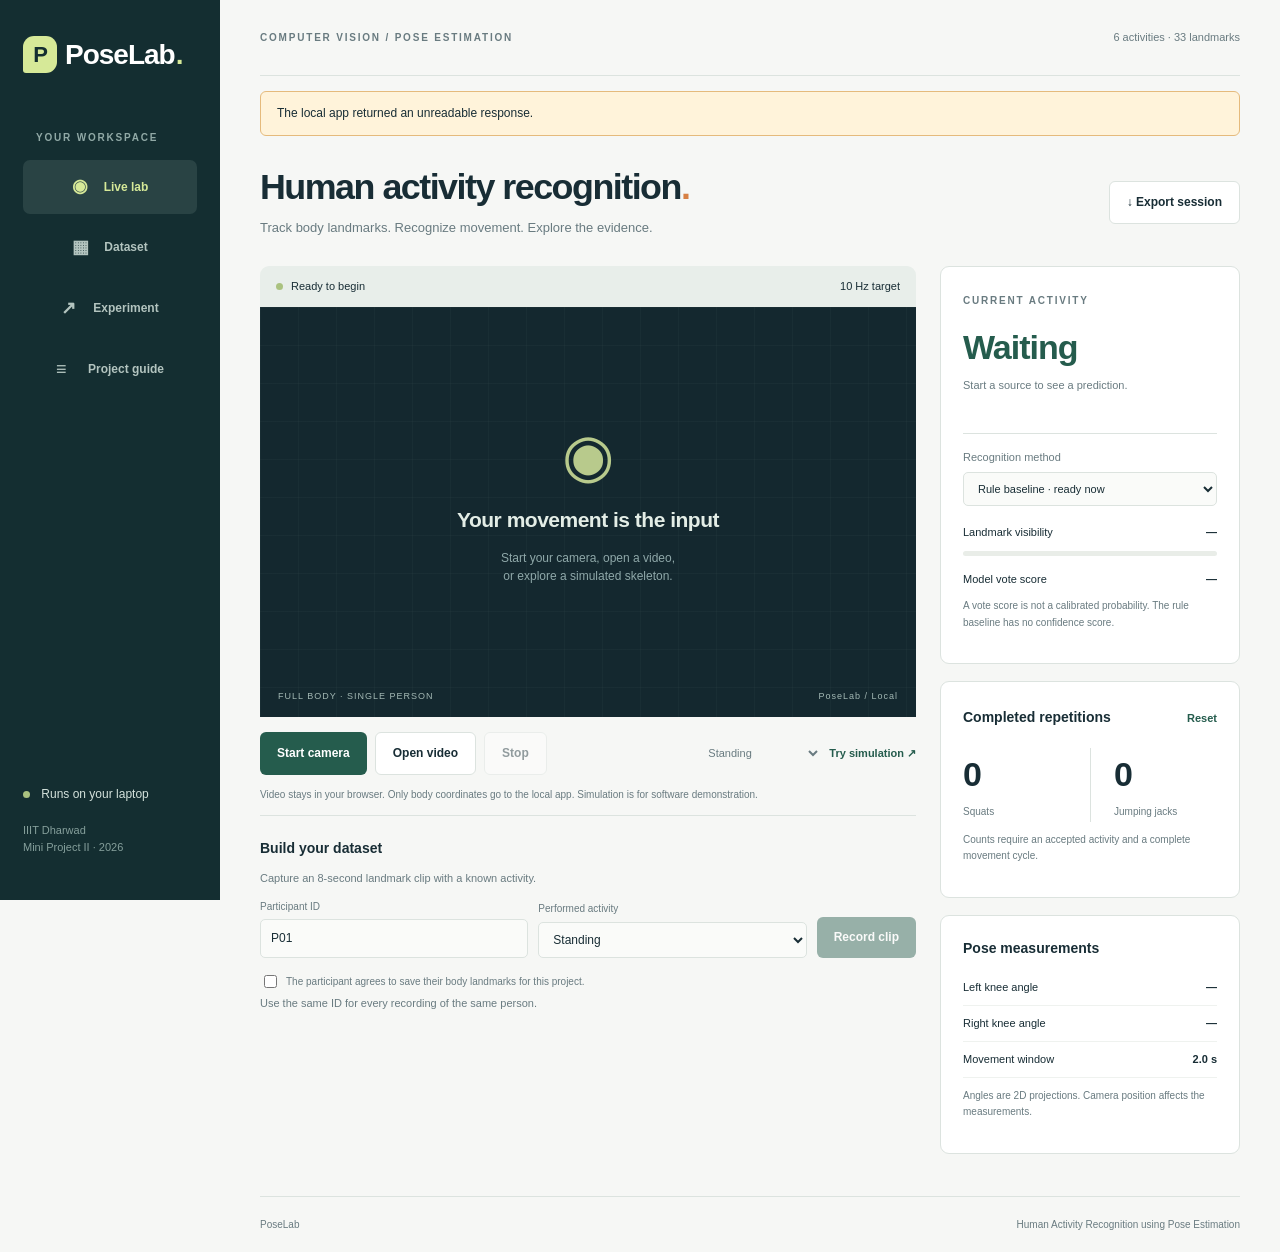
==== static/index.html @ a4dcdc09 "Add PoseLab activity recognition project and documentation" ====
<!doctype html>
<html lang="en">
  <head>
    <meta charset="UTF-8" />
    <meta name="viewport" content="width=device-width,initial-scale=1" />
    <title>PoseLab · Human Activity Recognition</title>
    <link rel="stylesheet" href="/static/style.css" />
  </head>
  <body>
    <aside class="sidebar">
      <a href="/" class="brand"
        ><span class="brand-symbol">P</span>PoseLab<span class="brand-dot"
          >.</span
        ></a
      >
      <p class="eyebrow side-label">YOUR WORKSPACE</p>
      <nav aria-label="Main navigation">
        <button data-tab="live" class="nav-button active">
          <span>◉</span> Live lab
        </button>
        <button data-tab="dataset" class="nav-button">
          <span>▦</span> Dataset
        </button>
        <button data-tab="experiment" class="nav-button">
          <span>↗</span> Experiment
        </button>
        <button data-tab="guide" class="nav-button">
          <span>≡</span> Project guide
        </button>
      </nav>
      <div class="side-bottom">
        <div class="status-dot"></div>
        Runs on your laptop
        <p>IIIT Dharwad<br />Mini Project II · 2026</p>
      </div>
    </aside>
    <main>
      <header>
        <span class="eyebrow">COMPUTER VISION / POSE ESTIMATION</span
        ><span class="header-tag">6 activities · 33 landmarks</span>
      </header>
      <div id="notice" role="status" class="notice hidden"></div>
      <section id="live" class="page active">
        <div class="page-heading">
          <div>
            <h1>Human activity recognition<span>.</span></h1>
            <p>
              Track body landmarks. Recognize movement. Explore the evidence.
            </p>
          </div>
          <button id="export-session" class="secondary">
            ↓ Export session
          </button>
        </div>
        <div class="live-grid">
          <div>
            <div class="stage-head">
              <div>
                <span class="status-dot" id="stream-dot"></span
                ><span id="source-label">Ready to begin</span>
              </div>
              <span id="sample-rate">10 Hz target</span>
            </div>
            <div class="stage" id="stage">
              <video id="video" playsinline muted></video
              ><canvas id="canvas" width="900" height="650"></canvas>
              <div id="stage-empty">
                <div class="empty-icon">◉</div>
                <h2>Your movement is the input</h2>
                <p>
                  Start your camera, open a video,<br />or explore a simulated
                  skeleton.
                </p>
              </div>
              <div id="source-badge" class="source-badge hidden"></div>
              <div class="stage-footer">
                <span>FULL BODY · SINGLE PERSON</span
                ><span id="latency">PoseLab / Local</span>
              </div>
            </div>
            <div class="source-controls">
              <button id="camera" class="primary">Start camera</button
              ><label class="button secondary" for="video-file"
                >Open video<input
                  id="video-file"
                  type="file"
                  accept="video/*"
                  hidden /></label
              ><button id="stop" class="secondary" disabled>Stop</button>
              <div class="demo-controls">
                <select
                  id="demo-label"
                  aria-label="Simulation activity"
                ></select
                ><button id="demo" class="text-button">
                  Try simulation ↗
                </button>
              </div>
            </div>
            <p class="helper">
              Video stays in your browser. Only body coordinates go to the local
              app. Simulation is for software demonstration.
            </p>
            <div class="record-panel">
              <div>
                <h3>Build your dataset</h3>
                <p>Capture an 8-second landmark clip with a known activity.</p>
              </div>
              <div class="record-fields">
                <label
                  >Participant ID<input
                    id="subject"
                    value="P01"
                    maxlength="32"
                    placeholder="P01" /></label
                ><label
                  >Performed activity<select id="record-label"></select></label
                ><button id="record" class="primary" disabled>
                  Record clip
                </button>
              </div>
              <label class="consent"
                ><input id="consent" type="checkbox" />The participant agrees to
                save their body landmarks for this project.</label
              >
              <p id="record-state" aria-live="polite">
                Use the same ID for every recording of the same person.
              </p>
            </div>
          </div>
          <div class="insights">
            <div class="result-panel">
              <span class="eyebrow">CURRENT ACTIVITY</span>
              <h2 id="activity">Waiting</h2>
              <p id="reason">Start a source to see a prediction.</p>
              <div class="engine-choice">
                <label for="engine">Recognition method</label
                ><select id="engine">
                  <option value="rules">Rule baseline · ready now</option>
                  <option value="trained" disabled>
                    Trained classifier · collect data first
                  </option>
                </select>
              </div>
              <div class="quality-line">
                <span>Landmark visibility</span><strong id="quality">—</strong>
              </div>
              <div class="meter"><i id="quality-bar"></i></div>
              <div class="quality-line">
                <span>Model vote score</span><strong id="confidence">—</strong>
              </div>
              <p class="helper">
                A vote score is not a calibrated probability. The rule baseline
                has no confidence score.
              </p>
            </div>
            <div class="rep-panel">
              <div class="section-head">
                <h3>Completed repetitions</h3>
                <button id="reset-reps" class="text-button">Reset</button>
              </div>
              <div class="rep-grid">
                <div>
                  <strong id="squat-count">0</strong><span>Squats</span>
                </div>
                <div>
                  <strong id="jack-count">0</strong><span>Jumping jacks</span>
                </div>
              </div>
              <p class="helper">
                Counts require an accepted activity and a complete movement
                cycle.
              </p>
            </div>
            <div class="geometry-panel">
              <h3>Pose measurements</h3>
              <div class="measurement">
                <span>Left knee angle</span><strong id="left-knee">—</strong>
              </div>
              <div class="measurement">
                <span>Right knee angle</span><strong id="right-knee">—</strong>
              </div>
              <div class="measurement">
                <span>Movement window</span><strong>2.0 s</strong>
              </div>
              <p class="helper">
                Angles are 2D projections. Camera position affects the
                measurements.
              </p>
            </div>
          </div>
        </div>
      </section>
      <section id="dataset" class="page">
        <div class="page-heading">
          <div>
            <h1>Your movement dataset<span>.</span></h1>
            <p>Keep every recording of one participant in the same split.</p>
          </div>
          <button id="refresh-data" class="secondary">Refresh</button>
        </div>
        <div class="intro-strip">
          <strong id="clip-total">0 clips</strong
          ><span
            >Recommended collection: 6 participants × 6 activities × 5 clips =
            180 clips.<br />Three participants is the software minimum and a
            small pilot study.</span
          >
        </div>
        <div class="table-wrap">
          <table id="dataset-table">
            <thead></thead>
            <tbody></tbody>
          </table>
          <p id="dataset-empty">
            No recordings yet. Open Live lab, start a camera or video, and
            record labeled clips.
          </p>
        </div>
        <div class="protocol">
          <h2>Make each recording useful</h2>
          <ol>
            <li>
              Keep the entire body in view, with good lighting and a fixed
              camera.
            </li>
            <li>
              Use front or slight diagonal views. Include a diagonal view for
              seated poses and squats.
            </li>
            <li>
              Record one activity per clip, at a comfortable pace. Begin moving
              before recording.
            </li>
            <li>
              Repeat across two sessions. Keep the participant ID unchanged.
            </li>
            <li>
              Reserve validation and test participants before collecting your
              final dataset.
            </li>
          </ol>
          <p>
            Raw video is not saved by this app. Landmark files remain in
            <code>data/clips</code> on your computer.
          </p>
        </div>
      </section>
      <section id="experiment" class="page">
        <div class="page-heading">
          <div>
            <h1>Measure what works<span>.</span></h1>
            <p>
              Compare pose features with pose and motion features on unseen
              participants.
            </p>
          </div>
        </div>
        <div class="experiment-layout">
          <div class="train-panel">
            <h2>Train and evaluate</h2>
            <p>
              Use participant IDs from your dataset. All remaining participants
              form the training set. Every split needs all six activities.
            </p>
            <label
              >Validation participants<input
                id="validation-subjects"
                placeholder="P05"
                autocomplete="off" /></label
            ><label
              >Test participants<input
                id="test-subjects"
                placeholder="P06"
                autocomplete="off"
            /></label>
            <p class="helper">
              Separate multiple IDs with commas. Threshold selection uses
              validation data. Final metrics use test data.
            </p>
            <button id="train" class="primary">Run experiment</button>
            <p id="train-state" aria-live="polite">
              No trained activity classifier yet.
            </p>
            <p class="helper">
              Freeze the test group. Repeatedly adjusting the method after
              seeing test results weakens the evaluation.
            </p>
          </div>
          <div class="experiment-results">
            <div class="section-head">
              <h2>Held-out results</h2>
              <a
                id="download-results"
                href="/api/results/download"
                class="hidden"
                >Download JSON ↓</a
              >
            </div>
            <div id="results-empty" class="empty-results">
              <span>↗</span>
              <h3>Real evidence starts with real data</h3>
              <p>
                Accuracy, F1 and the confusion matrix appear after an
                experiment. Simulated skeletons never enter this dataset.
              </p>
            </div>
            <div id="results-content" class="hidden">
              <p id="run-info"></p>
              <div class="table-wrap"><table id="metrics-table"></table></div>
              <h3>Temporal classifier confusion matrix</h3>
              <p class="helper">
                Rows: actual activity. Columns: prediction. Unknowns count as
                errors in overall accuracy.
              </p>
              <div class="table-wrap"><table id="confusion-table"></table></div>
              <h3>Most used motion features</h3>
              <div id="importance"></div>
              <p class="helper">
                Feature importance describes this fitted forest. It does not
                establish causation. Smoothing and rep counts need separate
                video measurements.
              </p>
            </div>
          </div>
        </div>
      </section>
      <section id="guide" class="page">
        <div class="page-heading">
          <div>
            <h1>Understand your project<span>.</span></h1>
            <p>
              A small, explainable pipeline with a testable research question.
            </p>
          </div>
        </div>
        <div class="guide-body">
          <h2>The question</h2>
          <p>
            Do temporal pose features improve recognition of six activities
            compared with mean pose features, when the test participant is
            unseen?
          </p>
          <h2>The pipeline</h2>
          <div class="pipeline">
            <span>Camera or video</span><b>→</b><span>33 landmarks</span><b>→</b
            ><span>18 pose features</span><b>→</b><span>2-second window</span
            ><b>→</b><span>Random Forest</span>
          </div>
          <h2>What we build</h2>
          <p>
            Aspect-corrected pose geometry, temporal statistics, a labeled
            collection tool, participant-separated evaluation, visibility
            rejection, label confirmation, and repetition counting. The pose
            detector is Google's pretrained MediaPipe model.
          </p>
          <h2>Six activities</h2>
          <p>
            Standing, sitting, marching in place, squats, jumping jacks, and
            one-hand waving. This is a controlled single-person study. It does
            not recognize every everyday action.
          </p>
          <h2>What to explain in a viva</h2>
          <p>
            Pose estimation locates body joints. Activity recognition assigns a
            label to motion over time. The pretrained detector solves the first
            task. Our features and trained classifier solve the second.
          </p>
          <h2>Research foundations</h2>
          <p>
            <a
              href="https://arxiv.org/abs/2006.10204"
              target="_blank"
              rel="noreferrer"
              >Bazarevsky et al. · BlazePose (2020)</a
            ><br /><a
              href="https://doi.org/10.3390/s23010363"
              target="_blank"
              rel="noreferrer"
              >Arrowsmith et al. · Physiotherapy Exercise Classification
              (2023)</a
            >
          </p>
          <h2>Limitations</h2>
          <p>
            Single camera and person, projected angles, occlusion, camera-view
            sensitivity, small local dataset, and a two-second recognition
            delay. Low confidence rejection cannot guarantee recognition of
            unseen activity types. Repetition counts are demonstrative, not
            medical assessments.
          </p>
        </div>
      </section>
      <footer>
        PoseLab <span>Human Activity Recognition using Pose Estimation</span>
      </footer>
    </main>
    <script type="module" src="/static/app.js"></script>
  </body>
</html>
---- static/style.css ----
:root {
  --ink: #182d35;
  --muted: #697b80;
  --paper: #f6f7f5;
  --white: #fff;
  --line: #dce3df;
  --green: #255c4d;
  --lime: #d6e998;
  --orange: #d78044;
  --nav: #142e31;
}
* {
  box-sizing: border-box;
}
body {
  margin: 0;
  background: var(--paper);
  color: var(--ink);
  font:
    14px/1.55 -apple-system,
    BlinkMacSystemFont,
    "Segoe UI",
    sans-serif;
}
button,
input,
select {
  font: inherit;
}
button,
a,
label.button {
  -webkit-tap-highlight-color: transparent;
}
button,
.button,
select {
  cursor: pointer;
}
button:disabled {
  cursor: not-allowed;
  opacity: 0.45;
}
button:focus-visible,
a:focus-visible,
input:focus-visible,
select:focus-visible {
  outline: 3px solid var(--orange);
  outline-offset: 3px;
}
a {
  color: var(--green);
}
.sidebar {
  width: 220px;
  background: var(--nav);
  color: #e5ece7;
  position: fixed;
  inset: 0 auto 0 0;
  padding: 33px 23px;
  display: flex;
  flex-direction: column;
}
.brand {
  text-decoration: none;
  color: white;
  font-size: 28px;
  font-weight: 720;
  letter-spacing: -1px;
  display: flex;
  align-items: center;
  gap: 8px;
}
.brand-symbol {
  display: inline-grid;
  place-items: center;
  background: var(--lime);
  color: var(--nav);
  width: 34px;
  height: 37px;
  border-radius: 11px 11px 11px 3px;
  font-size: 22px;
}
.brand-dot {
  color: var(--lime);
  margin-left: -7px;
}
.eyebrow {
  font-size: 10px;
  letter-spacing: 1.8px;
  font-weight: 650;
}
.side-label {
  color: #91a9a6;
  margin: 54px 13px 14px;
}
.nav-button {
  display: flex;
  align-items: center;
  gap: 14px;
  background: transparent;
  border: 0;
  color: #b3c4bf;
  width: 100%;
  padding: 13px 14px;
  text-align: left;
  border-radius: 7px;
  margin-bottom: 7px;
}
.nav-button span {
  font-size: 18px;
  width: 18px;
}
.nav-button.active {
  background: #294344;
  color: var(--lime);
}
.side-bottom {
  margin-top: auto;
  font-size: 12px;
  color: #d4e2dc;
}
.side-bottom p {
  color: #859f9b;
  font-size: 11px;
  margin-top: 18px;
}
.status-dot {
  display: inline-block;
  width: 7px;
  height: 7px;
  border-radius: 50%;
  background: #aac280;
  margin-right: 8px;
}
.status-dot.live {
  background: #d6e998;
  box-shadow: 0 0 0 4px #d6e99820;
}
main {
  margin-left: 220px;
  padding: 0 40px;
  max-width: 1760px;
}
header {
  height: 76px;
  border-bottom: 1px solid var(--line);
  display: flex;
  align-items: center;
  justify-content: space-between;
  color: var(--muted);
}
.header-tag {
  font-size: 11px;
}
.page {
  display: none;
}
.page.active {
  display: block;
}
.page-heading {
  display: flex;
  align-items: center;
  justify-content: space-between;
  gap: 16px;
  padding: 31px 0 28px;
}
h1 {
  font-size: clamp(26px, 2.8vw, 40px);
  font-weight: 650;
  letter-spacing: -1.5px;
  line-height: 1.15;
  margin: 0 0 10px;
}
h1 span {
  color: var(--orange);
}
.page-heading p {
  margin: 0;
  color: var(--muted);
  font-size: 13px;
}
h2 {
  font-size: 23px;
  font-weight: 600;
  letter-spacing: -0.5px;
  margin-top: 0;
}
h3 {
  font-size: 14px;
  font-weight: 650;
  margin: 0 0 10px;
}
button,
.button {
  border: 0;
  display: inline-flex;
  align-items: center;
  justify-content: center;
  white-space: nowrap;
  border-radius: 6px;
  font-size: 12px;
  font-weight: 600;
  padding: 11px 17px;
  text-decoration: none;
}
.primary {
  background: var(--green);
  color: white;
}
.primary:hover {
  background: #184c3d;
}
.secondary {
  background: white;
  border: 1px solid var(--line);
  color: var(--ink);
}
.text-button {
  background: transparent;
  color: var(--green);
  padding: 6px 0;
  font-size: 11px;
}
.live-grid {
  display: grid;
  grid-template-columns: minmax(0, 1fr) 300px;
  gap: 24px;
}
.stage-head {
  display: flex;
  justify-content: space-between;
  font-size: 11px;
  background: #e8eeea;
  padding: 12px 16px;
  border-radius: 9px 9px 0 0;
}
.stage {
  height: 410px;
  position: relative;
  overflow: hidden;
  background-color: #14282f;
  background-image:
    linear-gradient(#c9dcc208 1px, transparent 1px),
    linear-gradient(90deg, #c9dcc208 1px, transparent 1px);
  background-size: 38px 38px;
  color: #e3ede6;
}
.stage video,
.stage canvas {
  position: absolute;
  width: 100%;
  height: 100%;
  object-fit: contain;
}
#stage-empty {
  position: absolute;
  inset: 0;
  display: flex;
  flex-direction: column;
  justify-content: center;
  align-items: center;
  text-align: center;
  pointer-events: none;
}
#stage-empty h2 {
  font-size: 21px;
  margin: 18px 0 0;
}
#stage-empty p {
  font-size: 12px;
  color: #8fa8a9;
}
.empty-icon {
  font-size: 60px;
  line-height: 1;
  color: #b8ca8c;
}
.stage-footer {
  position: absolute;
  left: 18px;
  right: 18px;
  bottom: 13px;
  display: flex;
  justify-content: space-between;
  font-size: 9px;
  letter-spacing: 1px;
  color: #a3b8b4;
}
.source-badge {
  position: absolute;
  top: 14px;
  left: 14px;
  background: #203a3feb;
  color: #d6e998;
  border: 1px solid #536857;
  font-size: 10px;
  letter-spacing: 1px;
  padding: 5px 9px;
  border-radius: 4px;
}
.source-controls {
  display: flex;
  gap: 8px;
  padding: 15px 0 2px;
  flex-wrap: wrap;
}
.demo-controls {
  margin-left: auto;
  display: flex;
  gap: 8px;
}
.demo-controls select {
  max-width: 132px;
  background: transparent;
  border: 0;
  color: var(--muted);
  font-size: 11px;
}
.helper {
  font-size: 10px;
  line-height: 1.65;
  color: var(--muted);
  margin: 10px 0;
}
.result-panel,
.rep-panel,
.geometry-panel {
  background: white;
  border: 1px solid var(--line);
  border-radius: 9px;
  padding: 22px;
  margin-bottom: 17px;
}
.result-panel .eyebrow {
  color: var(--muted);
}
#activity {
  font-size: 34px;
  letter-spacing: -1px;
  margin: 10px 0 4px;
  color: var(--green);
}
#reason {
  font-size: 11px;
  color: var(--muted);
  min-height: 38px;
  margin-top: 0;
}
.engine-choice {
  border-top: 1px solid var(--line);
  padding-top: 15px;
  margin: 18px 0;
}
.engine-choice label {
  font-size: 11px;
  display: block;
  color: var(--muted);
  margin-bottom: 6px;
}
select,
input:not([type="checkbox"]) {
  background: #fafbf9;
  border: 1px solid var(--line);
  border-radius: 5px;
  color: var(--ink);
  padding: 9px 10px;
  width: 100%;
  min-width: 0;
}
.engine-choice select {
  font-size: 11px;
}
.quality-line {
  display: flex;
  justify-content: space-between;
  font-size: 11px;
  margin: 10px 0;
}
.meter {
  height: 5px;
  border-radius: 3px;
  background: #e9ede8;
  margin-bottom: 15px;
}
.meter i {
  height: 100%;
  background: var(--green);
  width: 0;
  display: block;
  transition: width 0.3s;
  border-radius: 3px;
}
.section-head {
  display: flex;
  justify-content: space-between;
  align-items: baseline;
  gap: 12px;
}
.section-head h3 {
  margin: 0;
}
.rep-grid {
  display: grid;
  grid-template-columns: 1fr 1fr;
  margin-top: 14px;
}
.rep-grid strong {
  font-size: 34px;
  font-weight: 550;
  display: block;
}
.rep-grid span {
  font-size: 10px;
  color: var(--muted);
}
.rep-grid > div + div {
  border-left: 1px solid var(--line);
  padding-left: 23px;
}
.measurement {
  display: flex;
  justify-content: space-between;
  font-size: 11px;
  padding: 9px 0;
  border-bottom: 1px solid #eff2ef;
}
.record-panel {
  padding: 22px 0;
  margin-top: 12px;
  border-top: 1px solid var(--line);
}
.record-panel p {
  font-size: 11px;
  color: var(--muted);
  margin: 4px 0 12px;
}
.record-fields {
  display: flex;
  align-items: flex-end;
  gap: 10px;
}
.record-fields label {
  flex: 1;
  font-size: 10px;
  color: var(--muted);
}
.record-fields input,
.record-fields select {
  margin-top: 5px;
  font-size: 12px;
}
.consent {
  display: flex;
  align-items: center;
  gap: 6px;
  font-size: 10px;
  color: var(--muted);
  margin-top: 14px;
}
.consent input {
  accent-color: var(--green);
}
footer {
  border-top: 1px solid var(--line);
  padding: 20px 0;
  margin-top: 25px;
  display: flex;
  justify-content: space-between;
  color: var(--muted);
  font-size: 10px;
}
.notice {
  padding: 12px 16px;
  margin-top: 15px;
  border: 1px solid #e5ba7c;
  background: #fff3da;
  border-radius: 6px;
  font-size: 12px;
}
.hidden {
  display: none !important;
}
.intro-strip {
  display: flex;
  gap: 28px;
  padding: 24px 0;
  border-top: 1px solid var(--line);
  border-bottom: 1px solid var(--line);
  margin-bottom: 28px;
}
.intro-strip strong {
  font-size: 28px;
  color: var(--green);
  white-space: nowrap;
}
.intro-strip span {
  font-size: 12px;
  color: var(--muted);
}
.table-wrap {
  overflow-x: auto;
}
table {
  border-collapse: collapse;
  width: 100%;
  font-size: 12px;
}
th,
td {
  padding: 13px 10px;
  border-bottom: 1px solid var(--line);
  text-align: left;
}
th {
  font-weight: 550;
  color: var(--muted);
  background: #ecf0ec;
}
#dataset-empty {
  padding: 30px;
  color: var(--muted);
  text-align: center;
}
.protocol {
  max-width: 800px;
  margin: 35px 0;
}
.protocol li {
  margin-bottom: 10px;
}
.protocol p {
  color: var(--muted);
}
.experiment-layout {
  display: grid;
  grid-template-columns: 290px minmax(0, 1fr);
  gap: 40px;
}
.train-panel {
  border-right: 1px solid var(--line);
  padding-right: 28px;
}
.train-panel h2,
.experiment-results h2 {
  font-size: 22px;
}
.train-panel > p {
  font-size: 12px;
  color: var(--muted);
}
.train-panel > label {
  display: block;
  font-size: 11px;
  margin: 20px 0;
}
.train-panel input {
  margin-top: 6px;
}
.train-panel .primary {
  width: 100%;
}
.empty-results {
  text-align: center;
  max-width: 420px;
  margin: 80px auto;
}
.empty-results > span {
  font-size: 48px;
  color: var(--green);
}
.empty-results p {
  color: var(--muted);
  font-size: 13px;
}
.experiment-results table {
  font-size: 11px;
}
.experiment-results th,
.experiment-results td {
  padding: 10px 6px;
}
.experiment-results h3 {
  margin: 27px 0 10px;
}
#run-info {
  font-size: 11px;
  color: var(--muted);
}
#confusion-table td {
  text-align: center;
}
#confusion-table th {
  font-size: 9px;
}
#importance {
  font-size: 11px;
}
.feature-row {
  display: grid;
  grid-template-columns: 1.3fr 1fr 40px;
  gap: 15px;
  margin: 7px 0;
  align-items: center;
}
.feature-bar {
  height: 6px;
  background: #e2e9e0;
}
.feature-bar i {
  display: block;
  background: #688c71;
  height: 100%;
}
.guide-body {
  max-width: 940px;
}
.guide-body h2 {
  margin-top: 32px;
  font-size: 23px;
}
.guide-body p {
  max-width: 820px;
  color: var(--muted);
}
.pipeline {
  display: flex;
  gap: 12px;
  align-items: center;
  flex-wrap: wrap;
  padding: 25px 0;
  border-block: 1px solid var(--line);
}
.pipeline span {
  font-size: 12px;
  font-weight: 600;
}
.pipeline b {
  color: var(--orange);
}
@media (min-width: 1500px) {
  .stage {
    height: 480px;
  }
  .live-grid {
    grid-template-columns: minmax(0, 1fr) 340px;
  }
}
@media (max-width: 1150px) {
  .sidebar {
    width: 180px;
    padding: 30px 14px;
  }
  main {
    margin-left: 180px;
    padding: 0 24px;
  }
  .live-grid {
    grid-template-columns: minmax(0, 1fr) 270px;
    gap: 18px;
  }
  .stage {
    height: 360px;
  }
  .result-panel,
  .rep-panel,
  .geometry-panel {
    padding: 17px;
  }
  .demo-controls {
    margin-left: 0;
  }
  .record-fields {
    flex-wrap: wrap;
  }
  .experiment-layout {
    grid-template-columns: 250px minmax(0, 1fr);
    gap: 22px;
  }
}
@media (max-width: 900px) {
  .sidebar {
    position: static;
    width: auto;
    padding: 15px 20px;
    flex-direction: row;
    align-items: center;
    gap: 30px;
  }
  .brand {
    font-size: 23px;
  }
  .side-label,
  .side-bottom {
    display: none;
  }
  nav {
    display: flex;
    gap: 5px;
  }
  .nav-button {
    margin: 0;
    padding: 8px;
    font-size: 11px;
    gap: 5px;
  }
  .nav-button span {
    font-size: 14px;
  }
  main {
    margin-left: 0;
  }
  .live-grid {
    grid-template-columns: minmax(0, 1fr) 270px;
  }
  .header-tag {
    display: none;
  }
  header {
    height: 55px;
  }
  .page-heading {
    padding: 25px 0;
  }
  .page-heading .secondary {
    font-size: 10px;
  }
  .stage {
    height: 370px;
  }
}
@media (max-width: 680px) {
  main {
    padding: 0 18px;
  }
  .sidebar {
    display: block;
  }
  .brand {
    margin-bottom: 14px;
  }
  nav {
    justify-content: space-between;
  }
  .nav-button {
    width: auto;
  }
  .live-grid,
  .experiment-layout {
    display: block;
  }
  .insights {
    display: grid;
    grid-template-columns: 1fr 1fr;
    gap: 12px;
  }
  .result-panel {
    grid-column: 1/-1;
  }
  .rep-panel,
  .geometry-panel {
    margin: 0;
    padding: 14px;
  }
  h1 {
    font-size: 28px;
    letter-spacing: -1px;
  }
  .page-heading {
    align-items: flex-start;
  }
  .page-heading .secondary {
    padding: 8px;
  }
  .stage {
    height: 360px;
  }
  .train-panel {
    border-right: 0;
    padding: 0 0 24px;
    margin-bottom: 28px;
    border-bottom: 1px solid var(--line);
  }
  .record-fields label {
    min-width: 120px;
  }
  .intro-strip {
    gap: 14px;
    align-items: center;
  }
  .intro-strip span {
    font-size: 10px;
  }
  .source-controls button,
  .source-controls .button {
    padding: 10px 13px;
  }
  .pipeline {
    gap: 8px;
  }
  .rep-grid strong {
    font-size: 29px;
  }
  footer span {
    max-width: 220px;
    text-align: right;
  }
}
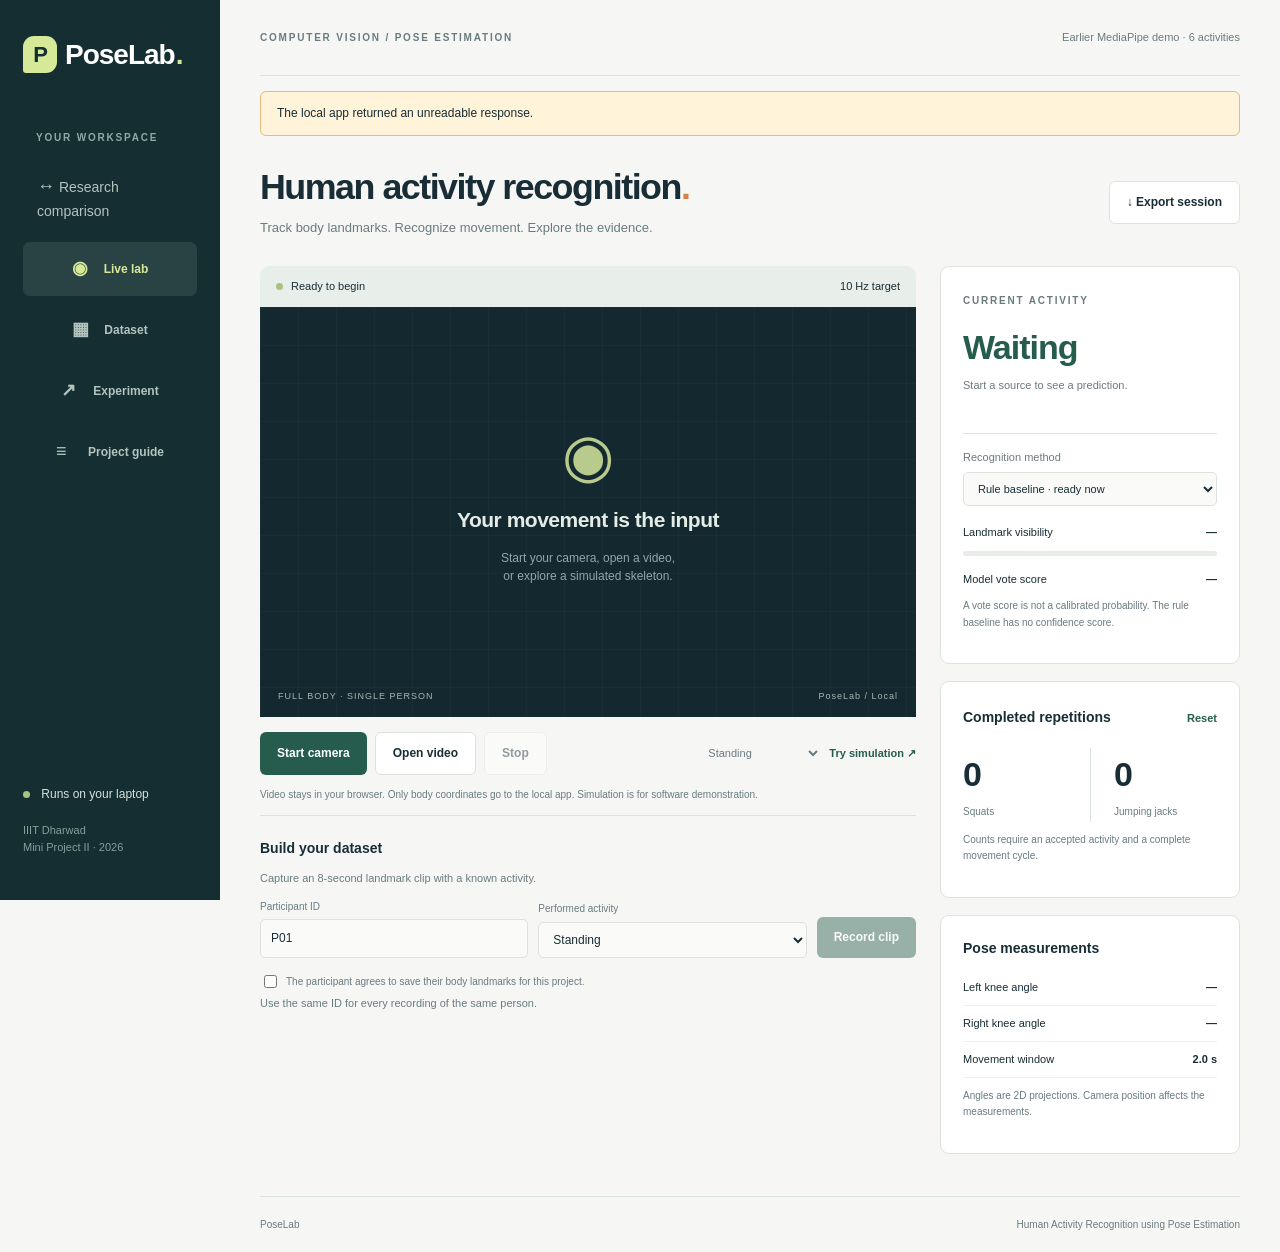
==== commit 16454068: "Add Q1-based pose recovery study with measured results and presentation" ====
--- a/static/index.html
+++ b/static/index.html
@@ -15,6 +15,9 @@
       >
       <p class="eyebrow side-label">YOUR WORKSPACE</p>
       <nav aria-label="Main navigation">
+        <a href="/research" class="nav-button" style="text-decoration:none;display:block">
+          <span>↔</span> Research comparison
+        </a>
         <button data-tab="live" class="nav-button active">
           <span>◉</span> Live lab
         </button>
@@ -37,7 +40,7 @@
     <main>
       <header>
         <span class="eyebrow">COMPUTER VISION / POSE ESTIMATION</span
-        ><span class="header-tag">6 activities · 33 landmarks</span>
+        ><span class="header-tag">Earlier MediaPipe demo · 6 activities</span>
       </header>
       <div id="notice" role="status" class="notice hidden"></div>
       <section id="live" class="page active">
